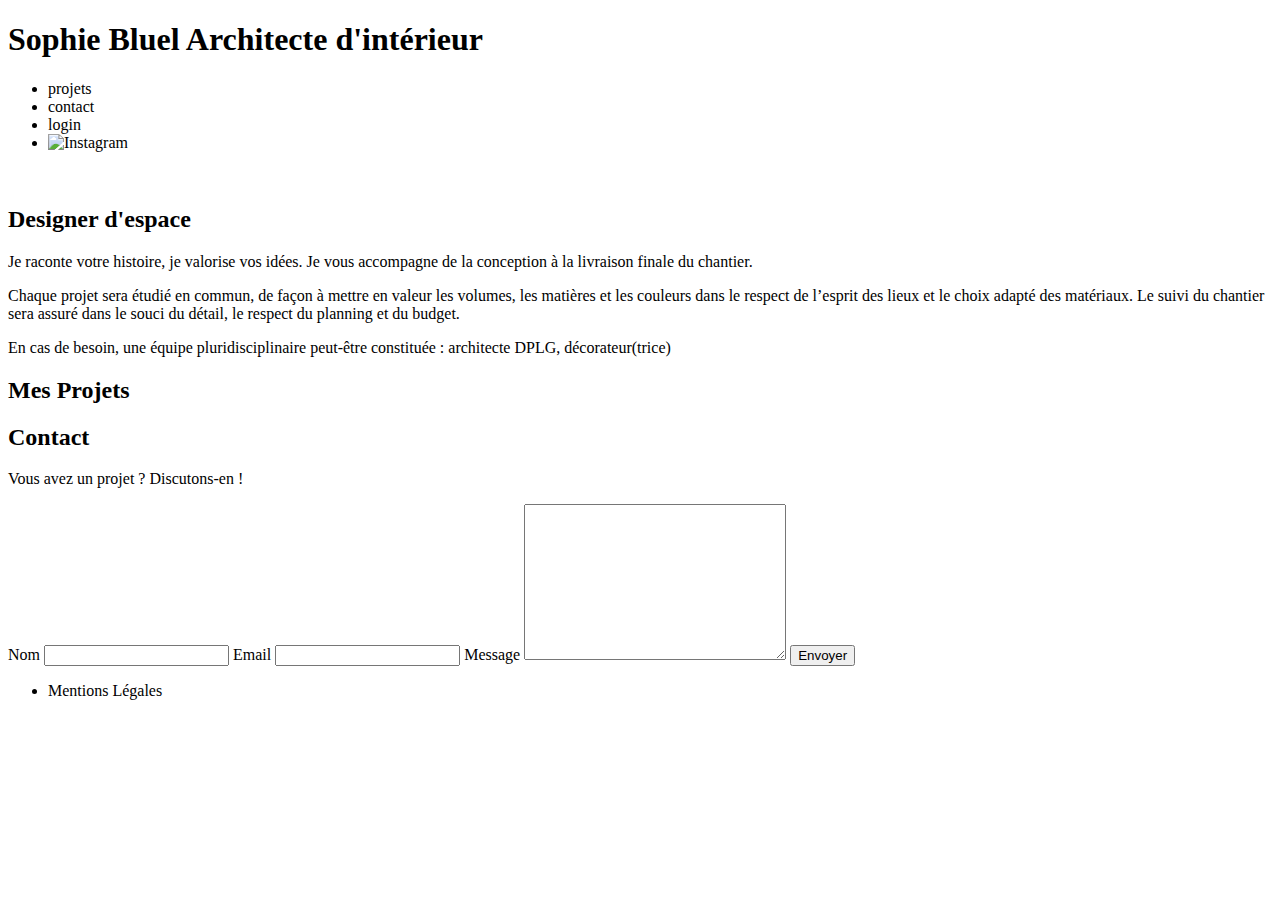
==== FrontEnd/index.html @ 92b73163 "premier commit" ====
<!DOCTYPE html>
<html lang="fr">
<head>
	<meta charset="UTF-8">
	<title>Sophie Bluel - Architecte d'intérieur</title>
	<meta name="viewport" content="width=device-width, initial-scale=1.0">
	<link rel="preconnect" href="https://fonts.googleapis.com">
	<link rel="preconnect" href="https://fonts.gstatic.com" crossorigin>
	<link href="https://fonts.googleapis.com/css2?family=Syne:wght@700;800&family=Work+Sans&display=swap" rel="stylesheet">
	<meta name="description" content="">
	<link rel="stylesheet" href="./assets/style.css">
</head>
<body>
<header>
	<h1>Sophie Bluel <span>Architecte d'intérieur</span></h1>
	<nav>
		<ul>
			<li>projets</li>
			<li>contact</li>
			<li>login</li>
			<li><img src="./assets/icons/instagram.png" alt="Instagram"></li>
		</ul>
	</nav>
</header>
<main>
	<section id="introduction">
		<figure>
			<img src="./assets/images/sophie-bluel.png" alt="">
		</figure>
		<article>
			<h2>Designer d'espace</h2>
			<p>Je raconte votre histoire, je valorise vos idées. Je vous accompagne de la conception à la livraison finale du chantier.</p>
			<p>Chaque projet sera étudié en commun, de façon à mettre en valeur les volumes, les matières et les couleurs dans le respect de l’esprit des lieux et le choix adapté des matériaux. Le suivi du chantier sera assuré dans le souci du détail, le respect du planning et du budget.</p>
			<p>En cas de besoin, une équipe pluridisciplinaire peut-être constituée : architecte DPLG, décorateur(trice)</p>
		</article>
	</section>
	<section id="portfolio">
		<h2>Mes Projets</h2>
		<div class="gallery">
			<!-- <figure>
				<img src="assets/images/abajour-tahina.png" alt="Abajour Tahina">
				<figcaption>Abajour Tahina</figcaption>
			</figure>
			<figure>
				<img src="assets/images/appartement-paris-v.png" alt="Appartement Paris V">
				<figcaption>Appartement Paris V</figcaption>
			</figure>
			<figure>
				<img src="assets/images/restaurant-sushisen-londres.png" alt="Restaurant Sushisen - Londres">
				<figcaption>Restaurant Sushisen - Londres</figcaption>
			</figure>
			<figure>
				<img src="assets/images/la-balisiere.png" alt="Villa “La Balisiere” - Port Louis">
				<figcaption>Villa “La Balisiere” - Port Louis</figcaption>
			</figure>
			<figure>
				<img src="assets/images/structures-thermopolis.png" alt="Structures Thermopolis">
				<figcaption>Structures Thermopolis</figcaption>
			</figure>
			<figure>
				<img src="assets/images/appartement-paris-x.png" alt="Appartement Paris X">
				<figcaption>Appartement Paris X</figcaption>
			</figure>
			<figure>
				<img src="assets/images/le-coteau-cassis.png" alt="Pavillon “Le coteau” - Cassis">
				<figcaption>Pavillon “Le coteau” - Cassis</figcaption>
			</figure>
			<figure>
				<img src="assets/images/villa-ferneze.png" alt="Villa Ferneze - Isola d’Elba">
				<figcaption>Villa Ferneze - Isola d’Elba</figcaption>
			</figure>
			<figure>
				<img src="assets/images/appartement-paris-xviii.png" alt="Appartement Paris XVIII">
				<figcaption>Appartement Paris XVIII</figcaption>
			</figure>
			<figure>
				<img src="assets/images/bar-lullaby-paris.png" alt="Bar “Lullaby” - Paris">
				<figcaption>Bar “Lullaby” - Paris</figcaption>
			</figure>
			<figure>
				<img src="assets/images/hotel-first-arte-new-delhi.png" alt="Hotel First Arte - New Delhi">
				<figcaption>Hotel First Arte - New Delhi</figcaption>
			</figure> -->
		</div>
	</section>
	<section id="contact">
		<h2>Contact</h2>
		<p>Vous avez un projet ? Discutons-en !</p>
		<form action="#" method="post">
			<label for="name">Nom</label>
			<input type="text" name="name" id="name">
			<label for="email">Email</label>
			<input type="email" name="email" id="email">
			<label for="message">Message</label>
			<textarea name="message" id="message" cols="30" rows="10"></textarea>
			<input type="submit" value="Envoyer">
		</form>
	</section>
</main>

<footer>
	<nav>
		<ul>
			<li>Mentions Légales</li>
		</ul>
	</nav>
</footer>
</body>
</html>
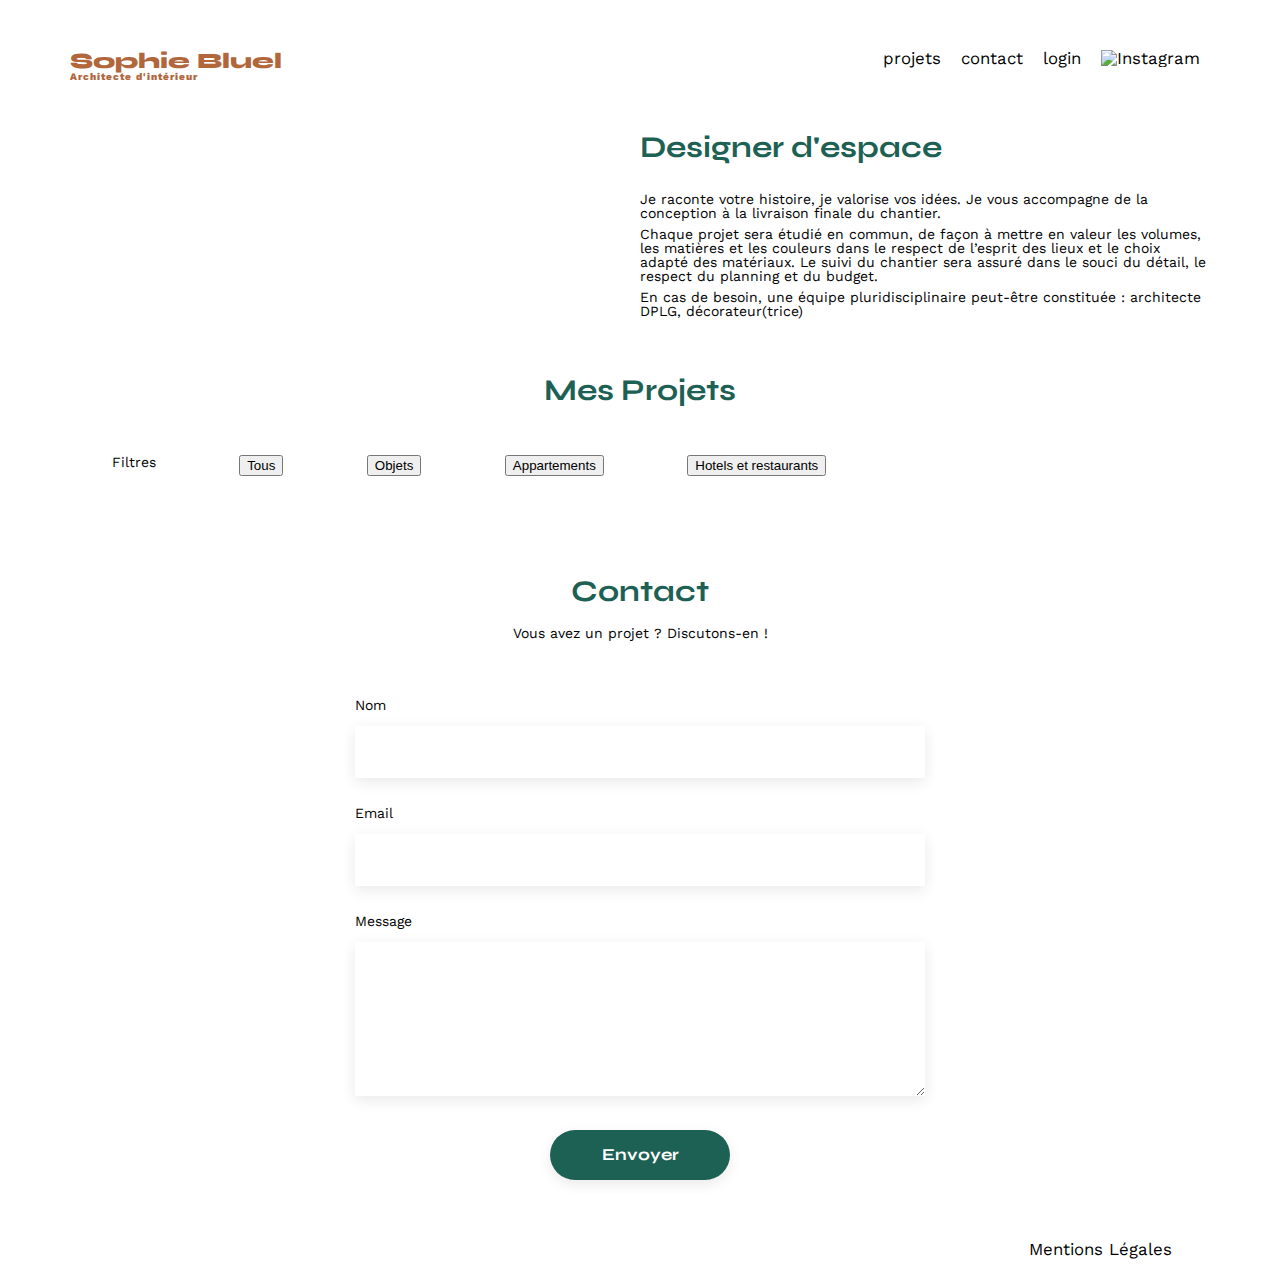
==== commit 5efed0d8: "début du travail sur les filtres" ====
--- a/FrontEnd/index.html
+++ b/FrontEnd/index.html
@@ -9,6 +9,7 @@
 	<link href="https://fonts.googleapis.com/css2?family=Syne:wght@700;800&family=Work+Sans&display=swap" rel="stylesheet">
 	<meta name="description" content="">
 	<link rel="stylesheet" href="./assets/style.css">
+	<script src="/FrontEnd/js/app.js" defer></script>
 </head>
 <body>
 <header>
@@ -36,51 +37,15 @@
 	</section>
 	<section id="portfolio">
 		<h2>Mes Projets</h2>
+		<section class="filtres">
+			<h3>Filtres</h3>
+			<button class="btn-all">Tous</button>
+			<button class="btn-objets">Objets</button>
+			<button class="btn-app">Appartements</button>
+			<button class="btn-hotels">Hotels et restaurants</button>
+		</section>
 		<div class="gallery">
-			<!-- <figure>
-				<img src="assets/images/abajour-tahina.png" alt="Abajour Tahina">
-				<figcaption>Abajour Tahina</figcaption>
-			</figure>
-			<figure>
-				<img src="assets/images/appartement-paris-v.png" alt="Appartement Paris V">
-				<figcaption>Appartement Paris V</figcaption>
-			</figure>
-			<figure>
-				<img src="assets/images/restaurant-sushisen-londres.png" alt="Restaurant Sushisen - Londres">
-				<figcaption>Restaurant Sushisen - Londres</figcaption>
-			</figure>
-			<figure>
-				<img src="assets/images/la-balisiere.png" alt="Villa “La Balisiere” - Port Louis">
-				<figcaption>Villa “La Balisiere” - Port Louis</figcaption>
-			</figure>
-			<figure>
-				<img src="assets/images/structures-thermopolis.png" alt="Structures Thermopolis">
-				<figcaption>Structures Thermopolis</figcaption>
-			</figure>
-			<figure>
-				<img src="assets/images/appartement-paris-x.png" alt="Appartement Paris X">
-				<figcaption>Appartement Paris X</figcaption>
-			</figure>
-			<figure>
-				<img src="assets/images/le-coteau-cassis.png" alt="Pavillon “Le coteau” - Cassis">
-				<figcaption>Pavillon “Le coteau” - Cassis</figcaption>
-			</figure>
-			<figure>
-				<img src="assets/images/villa-ferneze.png" alt="Villa Ferneze - Isola d’Elba">
-				<figcaption>Villa Ferneze - Isola d’Elba</figcaption>
-			</figure>
-			<figure>
-				<img src="assets/images/appartement-paris-xviii.png" alt="Appartement Paris XVIII">
-				<figcaption>Appartement Paris XVIII</figcaption>
-			</figure>
-			<figure>
-				<img src="assets/images/bar-lullaby-paris.png" alt="Bar “Lullaby” - Paris">
-				<figcaption>Bar “Lullaby” - Paris</figcaption>
-			</figure>
-			<figure>
-				<img src="assets/images/hotel-first-arte-new-delhi.png" alt="Hotel First Arte - New Delhi">
-				<figcaption>Hotel First Arte - New Delhi</figcaption>
-			</figure> -->
+			
 		</div>
 	</section>
 	<section id="contact">
--- a/FrontEnd/assets/style.css
+++ b/FrontEnd/assets/style.css
@@ -0,0 +1,193 @@
+/* http://meyerweb.com/eric/tools/css/reset/
+   v2.0 | 20110126
+   License: none (public domain)
+*/
+
+html, body, div, span, applet, object, iframe,
+h1, h2, h3, h4, h5, h6, p, blockquote, pre,
+a, abbr, acronym, address, big, cite, code,
+del, dfn, em, img, ins, kbd, q, s, samp,
+small, strike, strong, sub, sup, tt, var,
+b, u, i, center,
+dl, dt, dd, ol, ul, li,
+fieldset, form, label, legend,
+table, caption, tbody, tfoot, thead, tr, th, td,
+article, aside, canvas, details, embed,
+figure, figcaption, footer, header, hgroup,
+menu, nav, output, ruby, section, summary,
+time, mark, audio, video {
+	margin: 0;
+	padding: 0;
+	border: 0;
+	font-size: 100%;
+	font: inherit;
+	vertical-align: baseline;
+}
+/* HTML5 display-role reset for older browsers */
+article, aside, details, figcaption, figure,
+footer, header, hgroup, menu, nav, section {
+	display: block;
+}
+body {
+	line-height: 1;
+}
+ol, ul {
+	list-style: none;
+}
+blockquote, q {
+	quotes: none;
+}
+blockquote:before, blockquote:after,
+q:before, q:after {
+	content: '';
+	content: none;
+}
+table {
+	border-collapse: collapse;
+	border-spacing: 0;
+}
+/** end reset css**/
+body {
+	max-width: 1140px;
+	margin:auto;
+	font-family: 'Work Sans' ;
+	font-size: 14px;
+}
+header {
+	display: flex;
+	justify-content: space-between;
+	margin: 50px 0
+}
+section {
+	margin: 50px 0
+}
+
+h1{
+	display: flex;
+	flex-direction: column;
+	font-family: 'Syne';
+	font-size: 22px;
+	font-weight: 800;
+	color: #B1663C
+}
+
+h1 > span {
+	font-family: 'Work Sans';
+	font-size:10px;
+	letter-spacing: 0.1em;
+;
+}
+
+h2{
+	font-family: 'Syne';
+	font-weight: 700;
+	font-size: 30px;
+	color: #1D6154
+}
+nav ul {
+	display: flex;
+	align-items: center;
+	list-style-type: none;
+
+}
+nav li {
+	padding: 0 10px;
+	font-size: 1.2em;
+}
+
+li:hover {
+	color: #B1663C;
+}
+#introduction {
+	display: flex;
+	align-items: center;
+}
+#introduction figure {
+	flex: 1
+}
+#introduction img {
+	display: block;
+	margin: auto;
+	width: 80%;
+}
+
+#introduction article {
+	flex: 1
+}
+#introduction h2 {
+	margin-bottom: 1em;
+}
+
+#introduction p {
+	margin-bottom: 0.5em;
+}
+#portfolio h2 {
+	text-align: center;
+	margin-bottom: 1em;
+}
+.filtres {
+	display: flex;
+	width: 70%;
+	justify-content: space-around;
+}
+.gallery {
+	width: 100%;
+	display: grid;
+	grid-template-columns: 1fr 1fr 1fr;
+	grid-column-gap: 20px;
+	grid-row-gap: 20px;
+}
+
+.gallery img {
+	width: 100%;
+
+}
+#contact {
+	width: 50%;
+margin: auto;
+}
+#contact > * {
+	text-align: center;
+
+}
+#contact h2{
+	margin-bottom: 20px;
+}
+#contact form {
+	text-align: left;
+	margin-top:30px;
+	display: flex;
+	flex-direction: column;
+}
+
+#contact input {
+	height: 50px;
+	font-size: 1.2em;
+	border: none;
+	box-shadow: 0px 4px 14px rgba(0, 0, 0, 0.09);
+}
+#contact label {
+	margin: 2em 0 1em 0;
+}
+#contact textarea {
+	border: none;
+	box-shadow: 0px 4px 14px rgba(0, 0, 0, 0.09);
+}
+
+input[type="submit"]{
+	font-family: 'Syne';
+	font-weight: 700;
+	color: white;
+	background-color: #1D6154;
+	margin : 2em auto ;
+	width: 180px;
+	text-align: center;
+	border-radius: 60px ;
+}
+
+footer nav ul {
+	display: flex;
+	justify-content: flex-end;
+	margin: 2em
+}
+
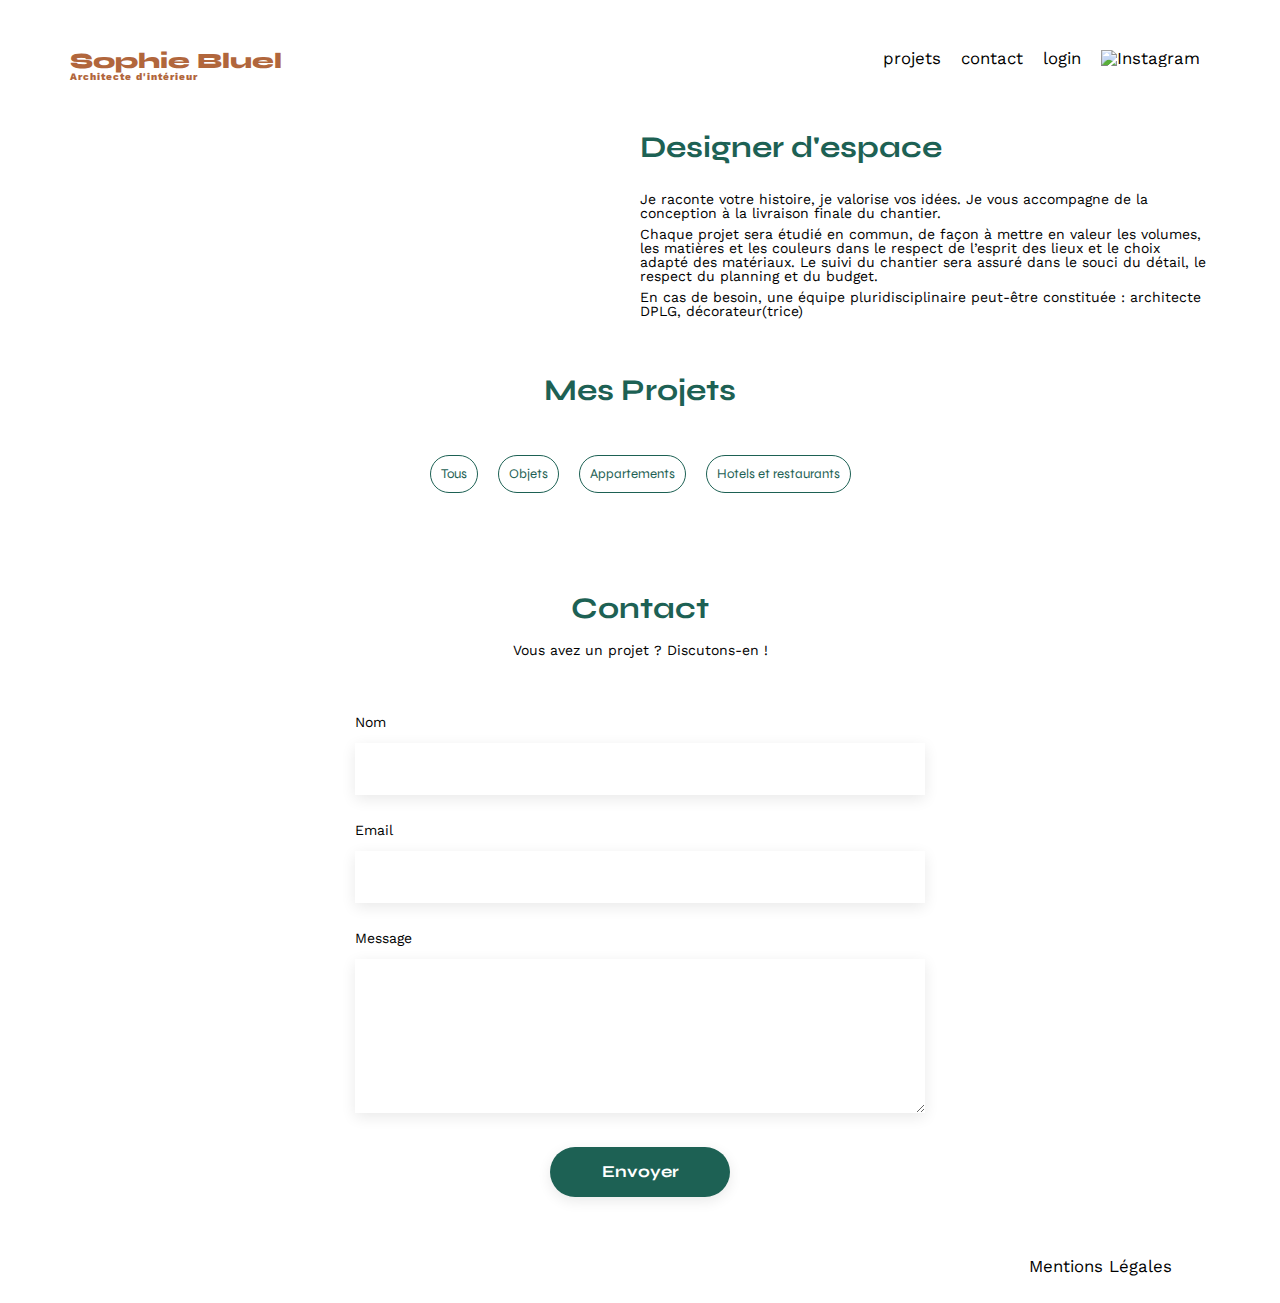
==== commit 29587edd: "filtres html et css + Api" ====
--- a/FrontEnd/index.html
+++ b/FrontEnd/index.html
@@ -38,7 +38,6 @@
 	<section id="portfolio">
 		<h2>Mes Projets</h2>
 		<section class="filtres">
-			<h3>Filtres</h3>
 			<button class="btn-all">Tous</button>
 			<button class="btn-objets">Objets</button>
 			<button class="btn-app">Appartements</button>
--- a/FrontEnd/assets/style.css
+++ b/FrontEnd/assets/style.css
@@ -127,8 +127,16 @@
 }
 .filtres {
 	display: flex;
-	width: 70%;
-	justify-content: space-around;
+	justify-content: center
+}
+.filtres button {
+	border: 1px solid #1D6154;
+	padding: 10px;
+	border-radius: 25px;
+	font-family: 'Syne';
+	color: #1D6154;
+	background-color: white;
+	margin: 0 10px 0 10px;
 }
 .gallery {
 	width: 100%;
